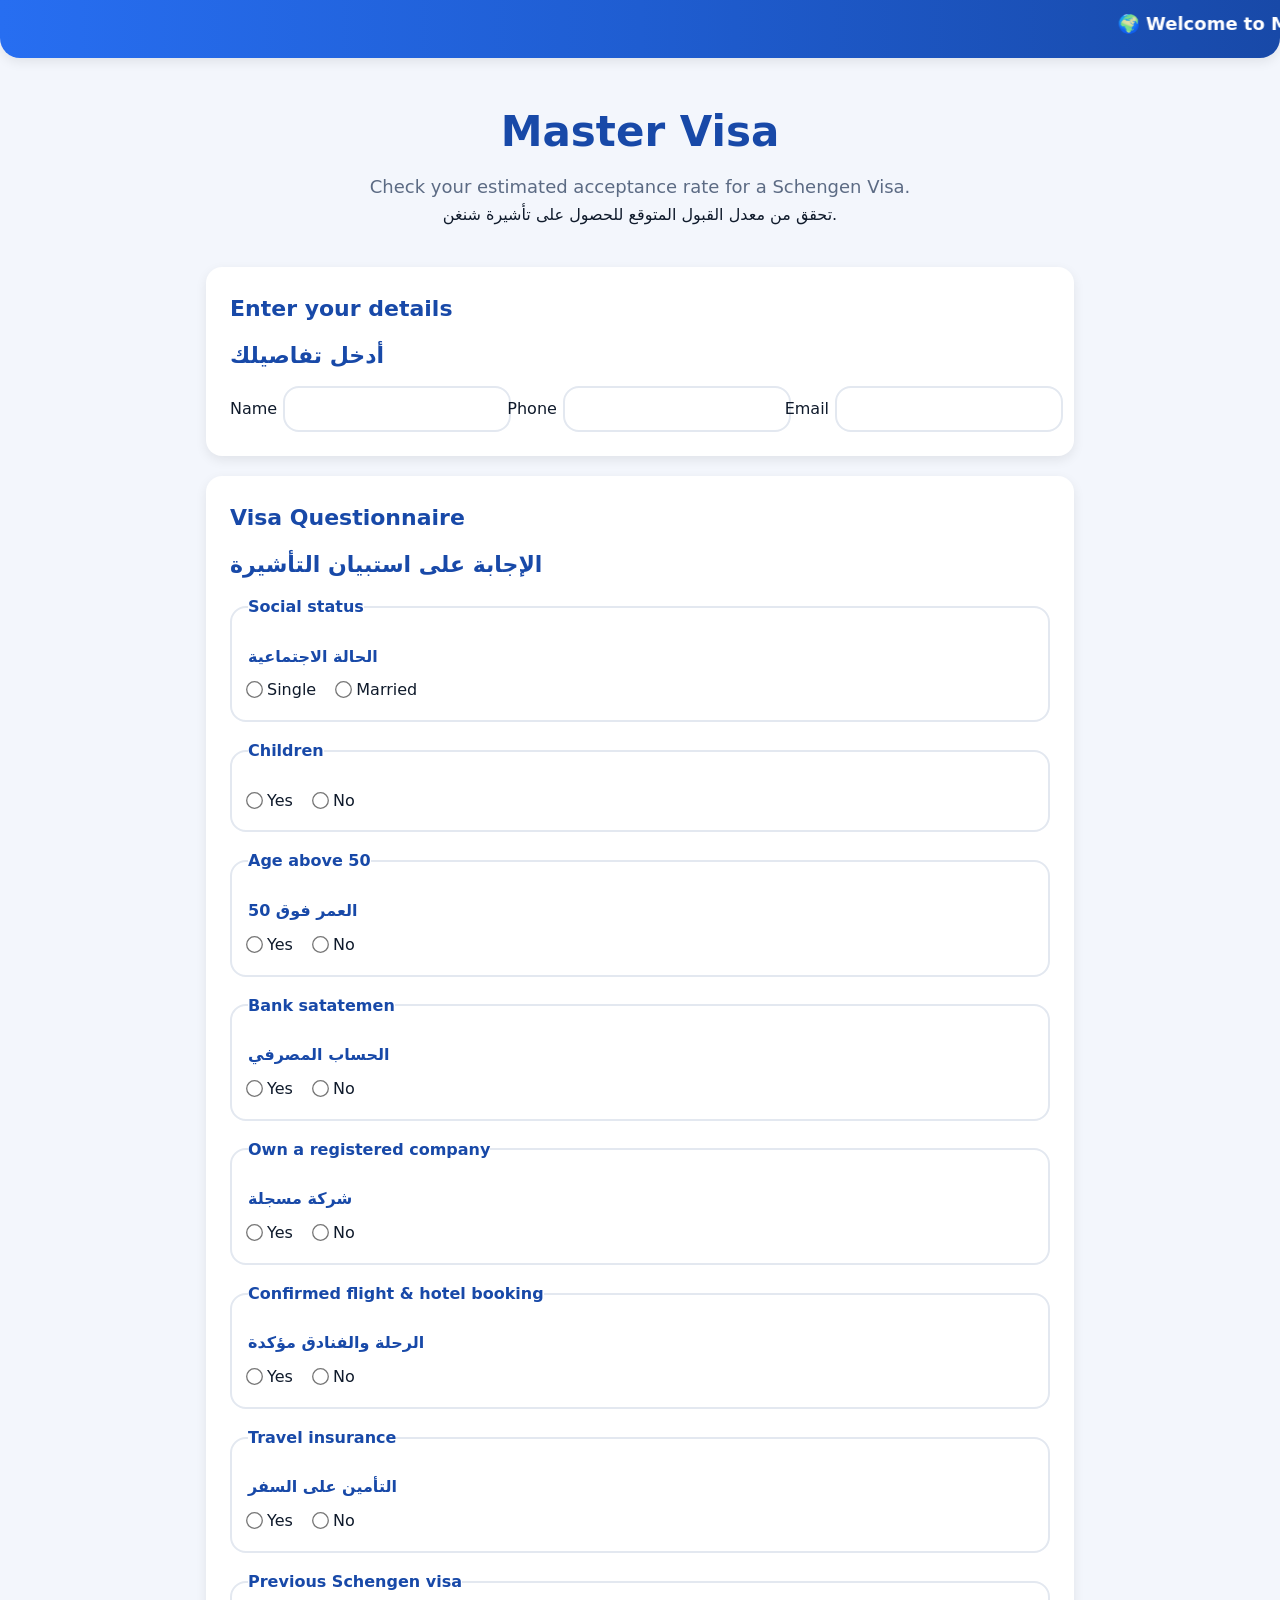
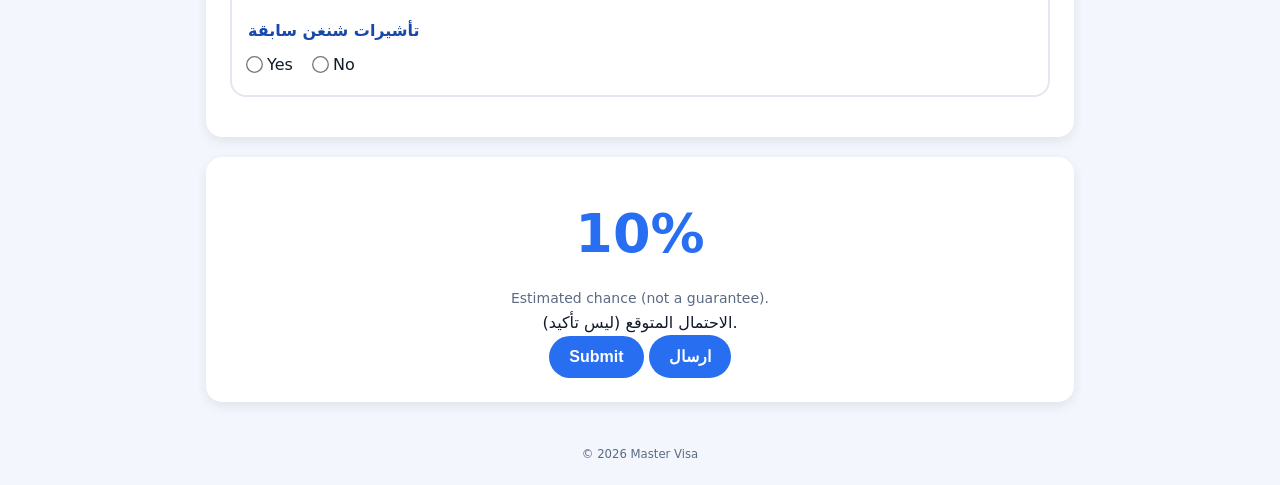
==== index.html @ 78d3aae5 "Update and rename index.html.html to index.html" ====
<!doctype html>
<html lang="en">
<head>
  <meta charset="utf-8">
  <meta name="viewport" content="width=device-width, initial-scale=1">
  <title>Master Visa - Check</title>
  <link rel="stylesheet" href="lo.css">
</head>
<body>
  <!-- Welcome -->
  <div class="welcome-bar">
    <marquee>🌍 Welcome to Master Visa Website | مرحبا بكم في موقع ماستر فيزا 🌍</marquee>
  </div>

  <!-- Header -->
  <header class="site-header">
    <h1>Master Visa</h1>
    <p class="tagline">Check your estimated acceptance rate for a Schengen Visa.</p>
    <p>تحقق من معدل القبول المتوقع للحصول على تأشيرة شنغن.</p>
  </header>

  <main>
    <!-- User info form -->
    <section class="card">
      <h2>Enter your details</h2>
      <h2>أدخل تفاصيلك</h2>
      <form id="userForm">
        <div class="grid">
          <label>Name <input type="text" id="name" required></label>
          <label>Phone <input type="tel" id="phone" required></label>
          <label class="full">Email <input type="email" id="email" required></label>
        </div>
      </form>
    </section>

    <!-- Questionnaire -->
    <section class="card">
      <h2>Visa Questionnaire</h2>
      <h2>الإجابة على استبيان التأشيرة</h2>
      <form id="quizForm">
        <fieldset>
          <legend>Social status</legend>
          <legend>الحالة الاجتماعية</legend>  
          <label><input type="radio" name="marital" value="single"> Single</label>
          <label><input type="radio" name="marital" value="married"> Married</label>
        </fieldset>

        <fieldset>
          <legend>Children</legend>
          <label><input type="radio" name="children" value="yes"> Yes</label>
          <label><input type="radio" name="children" value="no"> No</label>
        </fieldset>

        <fieldset>
          <legend>Age above 50</legend>
          <legend>العمر فوق 50</legend>
          <label><input type="radio" name="age50" value="yes"> Yes</label>
          <label><input type="radio" name="age50" value="no"> No</label>
        </fieldset>

        <fieldset>
          <legend>Bank  satatemen</legend>
          <legend>الحساب المصرفي</legend>
          <label><input type="radio" name="bank" value="yes"> Yes</label>
          <label><input type="radio" name="bank" value="no"> No</label>
        </fieldset>

        <fieldset>
          <legend>Own a registered company</legend>
          <legend> شركة مسجلة</legend>
          <label><input type="radio" name="company" value="yes"> Yes</label>
          <label><input type="radio" name="company" value="no"> No</label>
        </fieldset>

        <fieldset>
          <legend>Confirmed flight & hotel booking</legend>
          <legend> الرحلة والفنادق مؤكدة</legend>
          <label><input type="radio" name="booking" value="yes"> Yes</label>
          <label><input type="radio" name="booking" value="no"> No</label>
        </fieldset>

        <fieldset>
          <legend>Travel insurance</legend>
          <legend> التأمين على السفر</legend>
          <label><input type="radio" name="insurance" value="yes"> Yes</label>
          <label><input type="radio" name="insurance" value="no"> No</label>
        </fieldset>

        <fieldset>
          <legend>Previous Schengen visa</legend>
          <legend>تأشيرات شنغن سابقة</legend>
          <label><input type="radio" name="prev" value="yes"> Yes</label>
          <label><input type="radio" name="prev" value="no"> No</label>
        </fieldset>
      </form>
    </section>

    <!-- Score + Button -->
    <section class="card score">
      <div id="scoreValue" class="score-value">10%</div>
      <p class="score-help">Estimated chance (not a guarantee).</p>
      <p>الاحتمال المتوقع (ليس تأكيد).</p>
      <button id="submitBtn" class="btn primary">Submit</button>
      <button id="submitBtn" class="btn primary">ارسال</button>
      <p id="errorMsg" class="lead-msg"></p>
    </section>
  </main>

  <footer class="site-footer">
    <small>© <span id="year"></span> Master Visa</small>
  </footer>

  <script src="app.js"></script>
</body>
</html>
---- lo.css ----
/* Master Visa Website - Modern Colorful Style */
:root {
  --bg: #f3f6fc;
  --card: #ffffff;
  --text: #0f1a2b;
  --muted: #5c6b84;
  --primary: #276ef1;
  --primary-dark: #1849a8;
  --accent: #ff6b6b;
  --success: #2ecc71;
  --radius: 16px;
  --transition: 0.3s ease;
  --shadow: 0 4px 12px rgba(0,0,0,0.08);
}

* {
  margin: 0;
  padding: 0;
  box-sizing: border-box;
}

body {
  font-family: 'Inter', system-ui, Arial, sans-serif;
  background: var(--bg);
  color: var(--text);
  line-height: 1.6;
}

/* ===== Welcome Bar ===== */
.welcome-bar {
  background: linear-gradient(90deg, #276ef1, #1f5dd1, #1849a8);
  color: #fff;
  font-size: 18px;
  font-weight: 600;
  padding: 10px 0;
  border-bottom-left-radius: 20px;
  border-bottom-right-radius: 20px;
  box-shadow: var(--shadow);
}

/* ===== Navigation ===== */
.nav-bar {
  background: #fff;
  border-radius: 30px;
  margin: 15px auto;
  padding: 12px 25px;
  max-width: 900px;
  box-shadow: var(--shadow);
  position: sticky;
  top: 0;
  z-index: 100;
}

.nav-bar ul {
  list-style: none;
  display: flex;
  justify-content: center;
  gap: 25px;
}

.nav-bar a {
  text-decoration: none;
  color: var(--text);
  font-weight: 600;
  font-size: 17px;
  padding: 8px 15px;
  border-radius: 20px;
  transition: var(--transition);
}

.nav-bar a:hover {
  background: var(--primary);
  color: #fff;
  box-shadow: 0 3px 8px rgba(39,110,241,0.3);
  transform: translateY(-2px);
}

/* ===== Header ===== */
.site-header {
  text-align: center;
  padding: 40px 20px 20px;
}

.site-header h1 {
  font-size: 42px;
  font-weight: 800;
  margin-bottom: 8px;
  color: var(--primary-dark);
}

.tagline {
  font-size: 18px;
  color: var(--muted);
}

/* ===== Main Content ===== */
main {
  max-width: 900px;
  margin: 20px auto;
  padding: 0 16px;
  display: grid;
  gap: 20px;
}

/* ===== Cards ===== */
.card {
  background: var(--card);
  border-radius: var(--radius);
  padding: 24px;
  box-shadow: var(--shadow);
  transition: transform var(--transition), box-shadow var(--transition);
}

.card:hover {
  transform: translateY(-3px);
  box-shadow: 0 6px 18px rgba(0,0,0,0.12);
}

.card h2 {
  font-size: 22px;
  margin-bottom: 12px;
  color: var(--primary-dark);
}

/* ===== Score Section ===== */
.score {
  text-align: center;
}

.score-value {
  font-size: 54px;
  font-weight: 700;
  margin: 10px 0;
  color: var(--primary);
  transition: color var(--transition), transform var(--transition);
}

.score-value:hover {
  color: var(--accent);
  transform: scale(1.05);
}

.score-help {
  font-size: 14px;
  color: var(--muted);
}

/* ===== Forms ===== */
form fieldset {
  border: 2px solid #e3e8f0;
  border-radius: var(--radius);
  padding: 16px;
  margin-bottom: 16px;
  transition: border-color var(--transition);
}

form fieldset:hover {
  border-color: var(--primary);
}

legend {
  font-weight: 600;
  margin-bottom: 8px;
  color: var(--primary-dark);
}

label {
  display: inline-flex;
  align-items: center;
  margin-right: 16px;
  gap: 6px;
  font-size: 16px;
  cursor: pointer;
}

input[type="radio"] {
  transform: scale(1.3);
}

/* ===== Buttons ===== */
.btn {
  display: inline-block;
  padding: 12px 20px;
  border-radius: 25px;
  border: none;
  font-size: 16px;
  font-weight: 600;
  cursor: pointer;
  transition: var(--transition);
  text-align: center;
}

.btn.primary {
  background: var(--primary);
  color: #fff;
}

.btn.primary:hover {
  background: var(--primary-dark);
  transform: translateY(-2px);
}

.btn.outline {
  background: transparent;
  border: 2px solid var(--primary);
  color: var(--primary);
}

.btn.outline:hover {
  background: var(--primary);
  color: #fff;
}

/* ===== Lead Form ===== */
.grid {
  display: grid;
  gap: 12px;
  grid-template-columns: repeat(auto-fit, minmax(200px, 1fr));
}

input[type="text"],
input[type="tel"],
input[type="email"] {
  padding: 12px;
  border: 2px solid #e3e8f0;
  border-radius: var(--radius);
  font-size: 16px;
  transition: var(--transition);
}

input:focus {
  border-color: var(--primary);
  box-shadow: 0 0 0 3px rgba(39,110,241,0.15);
  outline: none;
}

/* ===== Modal ===== */
.modal {
  position: fixed;
  inset: 0;
  display: none;
  align-items: center;
  justify-content: center;
  background: rgba(0,0,0,0.45);
}

.modal[aria-hidden="false"] {
  display: flex;
  animation: fadeIn 0.3s ease;
}

.modal-content {
  background: var(--card);
  border-radius: var(--radius);
  padding: 24px;
  box-shadow: 0 8px 20px rgba(0,0,0,0.25);
  max-width: 500px;
  width: 90%;
  animation: slideUp 0.3s ease;
}

.slots {
  display: grid;
  gap: 10px;
  margin: 20px 0;
}

.slot {
  padding: 12px;
  border-radius: var(--radius);
  border: 2px solid #e3e8f0;
  text-align: center;
  cursor: pointer;
  transition: var(--transition);
}

.slot:hover {
  background: var(--primary);
  color: #fff;
  border-color: var(--primary);
}

.slot.selected {
  background: var(--success);
  color: #fff;
  border-color: var(--success);
}

@keyframes fadeIn {
  from { opacity: 0 }
  to { opacity: 1 }
}

@keyframes slideUp {
  from { transform: translateY(40px); opacity: 0 }
  to { transform: translateY(0); opacity: 1 }
}

/* ===== Footer ===== */
.site-footer {
  text-align: center;
  padding: 20px;
  font-size: 14px;
  color: var(--muted);
}
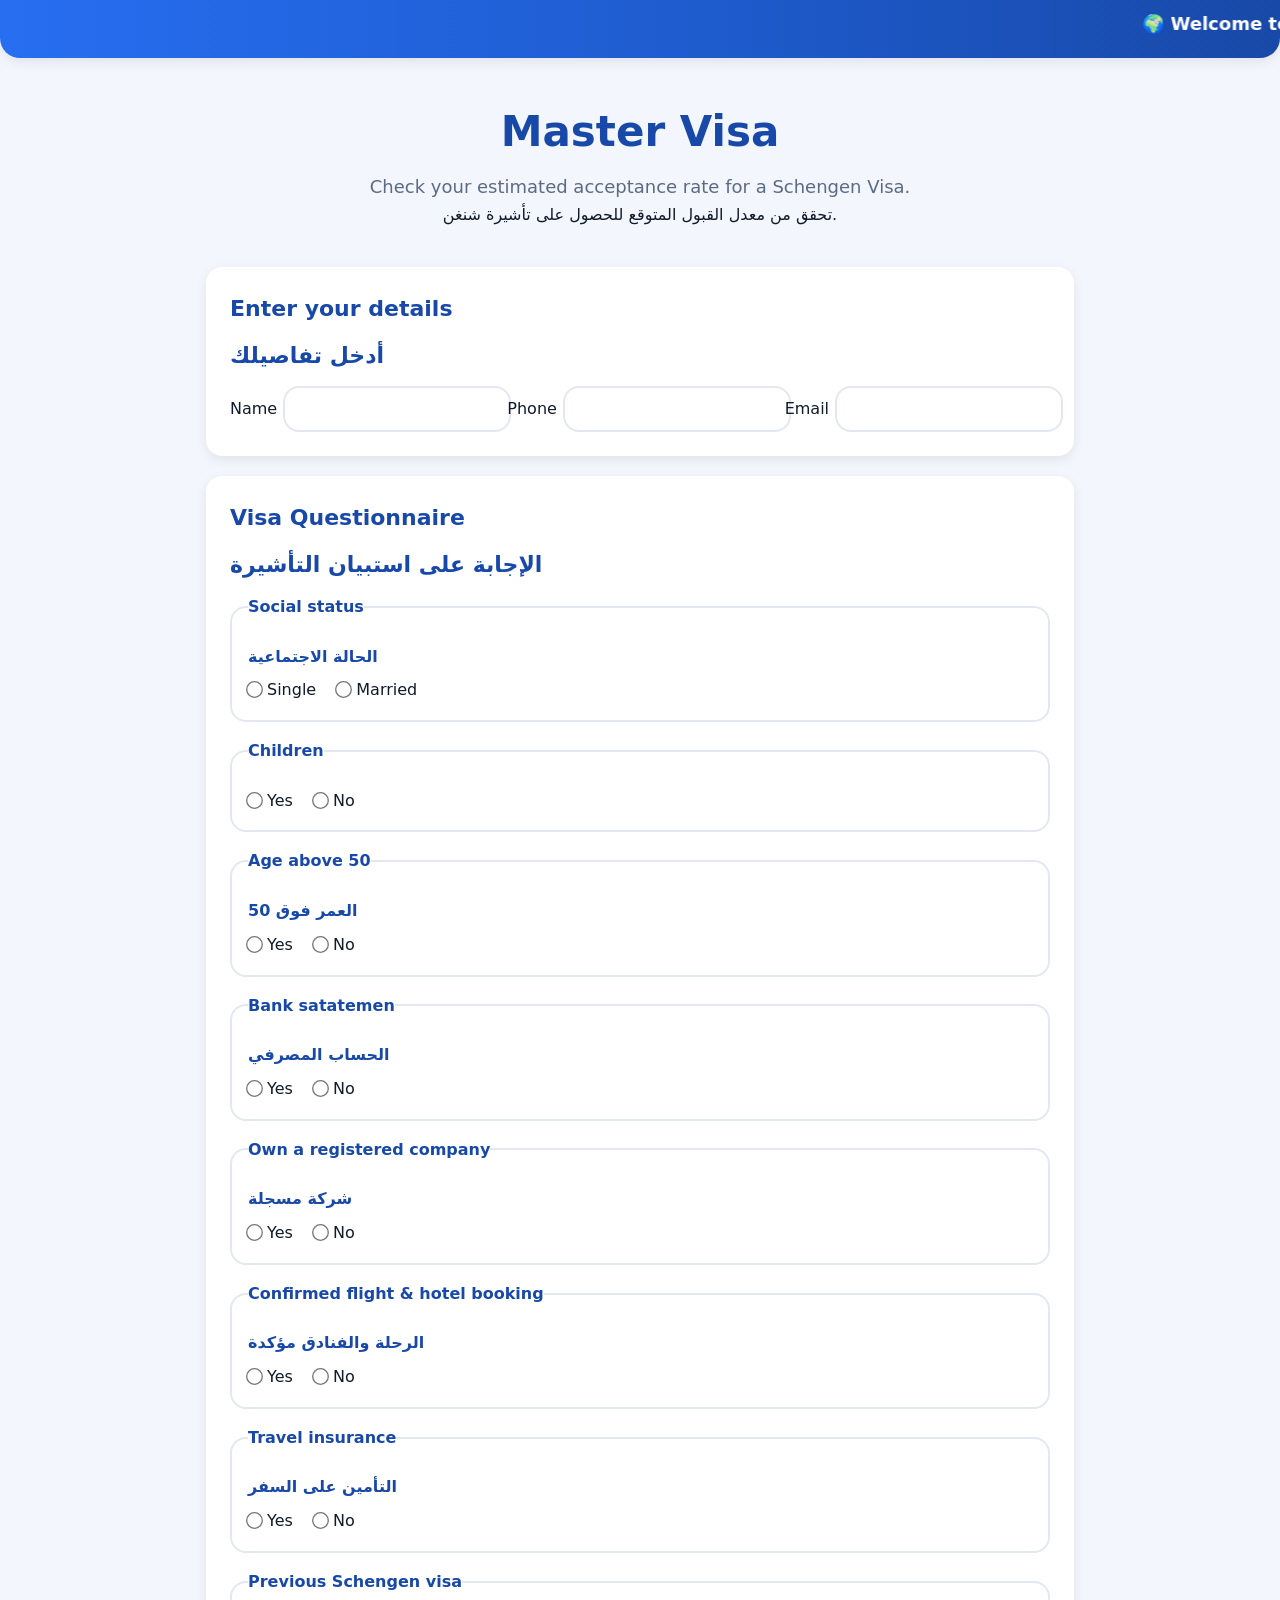
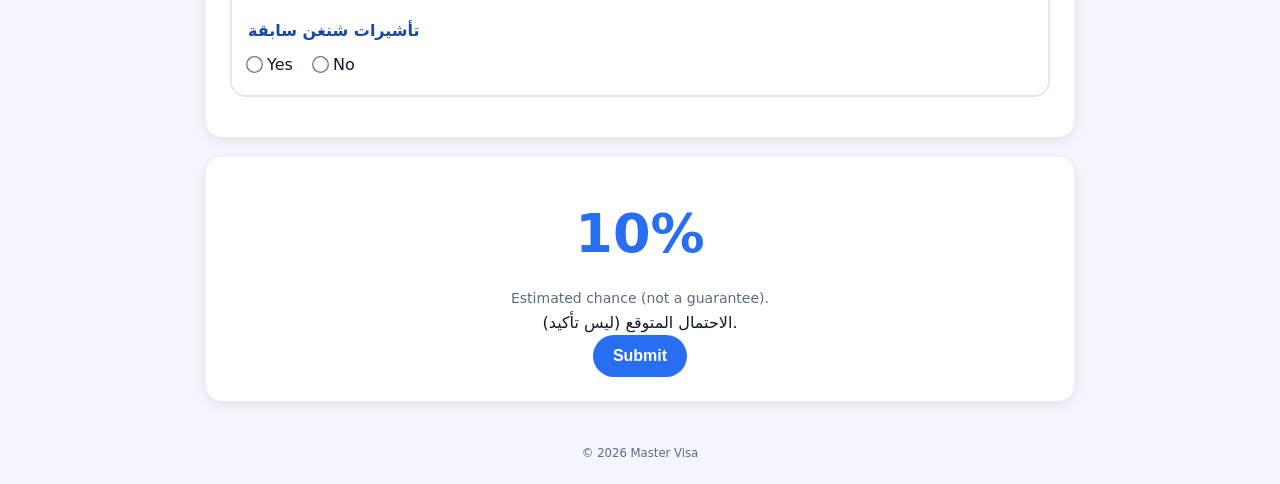
==== commit 52c5eef4: "Update index.html" ====
--- a/index.html
+++ b/index.html
@@ -101,7 +101,7 @@
       <p class="score-help">Estimated chance (not a guarantee).</p>
       <p>الاحتمال المتوقع (ليس تأكيد).</p>
       <button id="submitBtn" class="btn primary">Submit</button>
-      <button id="submitBtn" class="btn primary">ارسال</button>
+      
       <p id="errorMsg" class="lead-msg"></p>
     </section>
   </main>
@@ -113,3 +113,4 @@
   <script src="app.js"></script>
 </body>
 </html>
+
